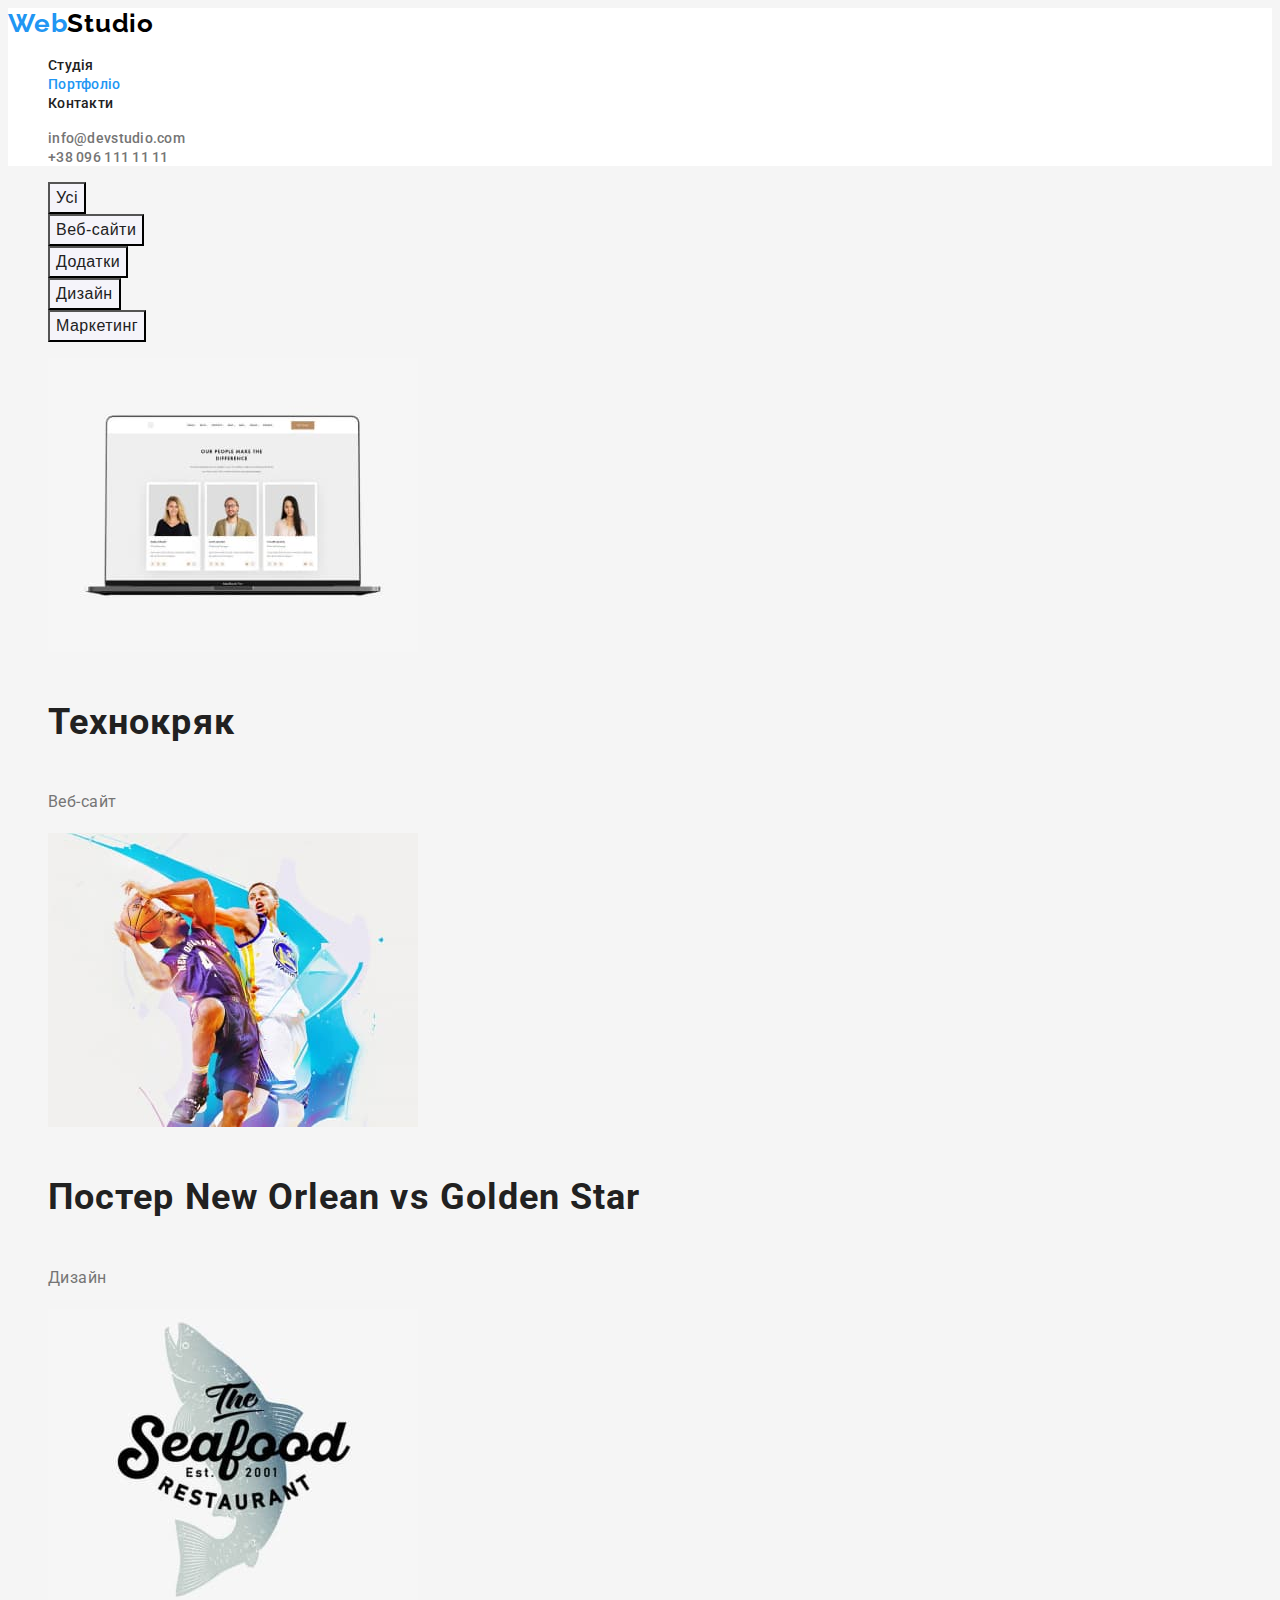
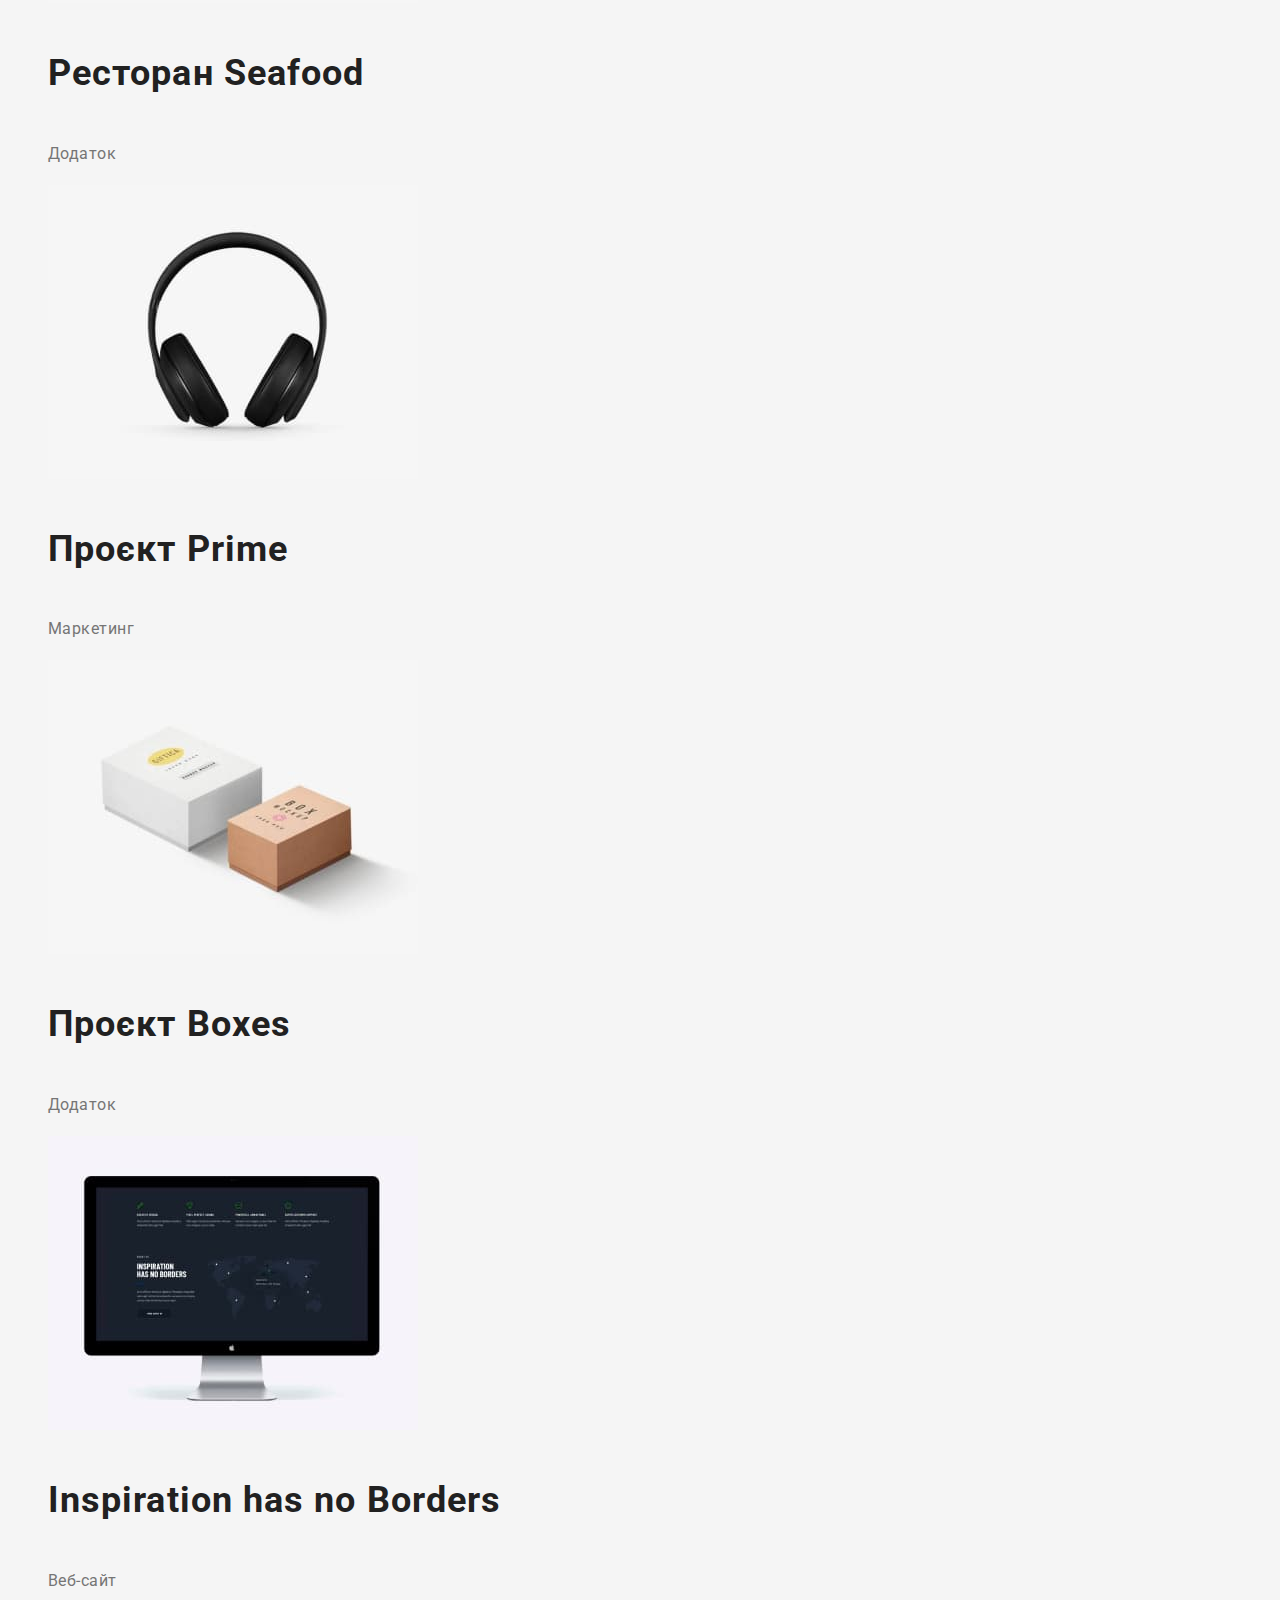
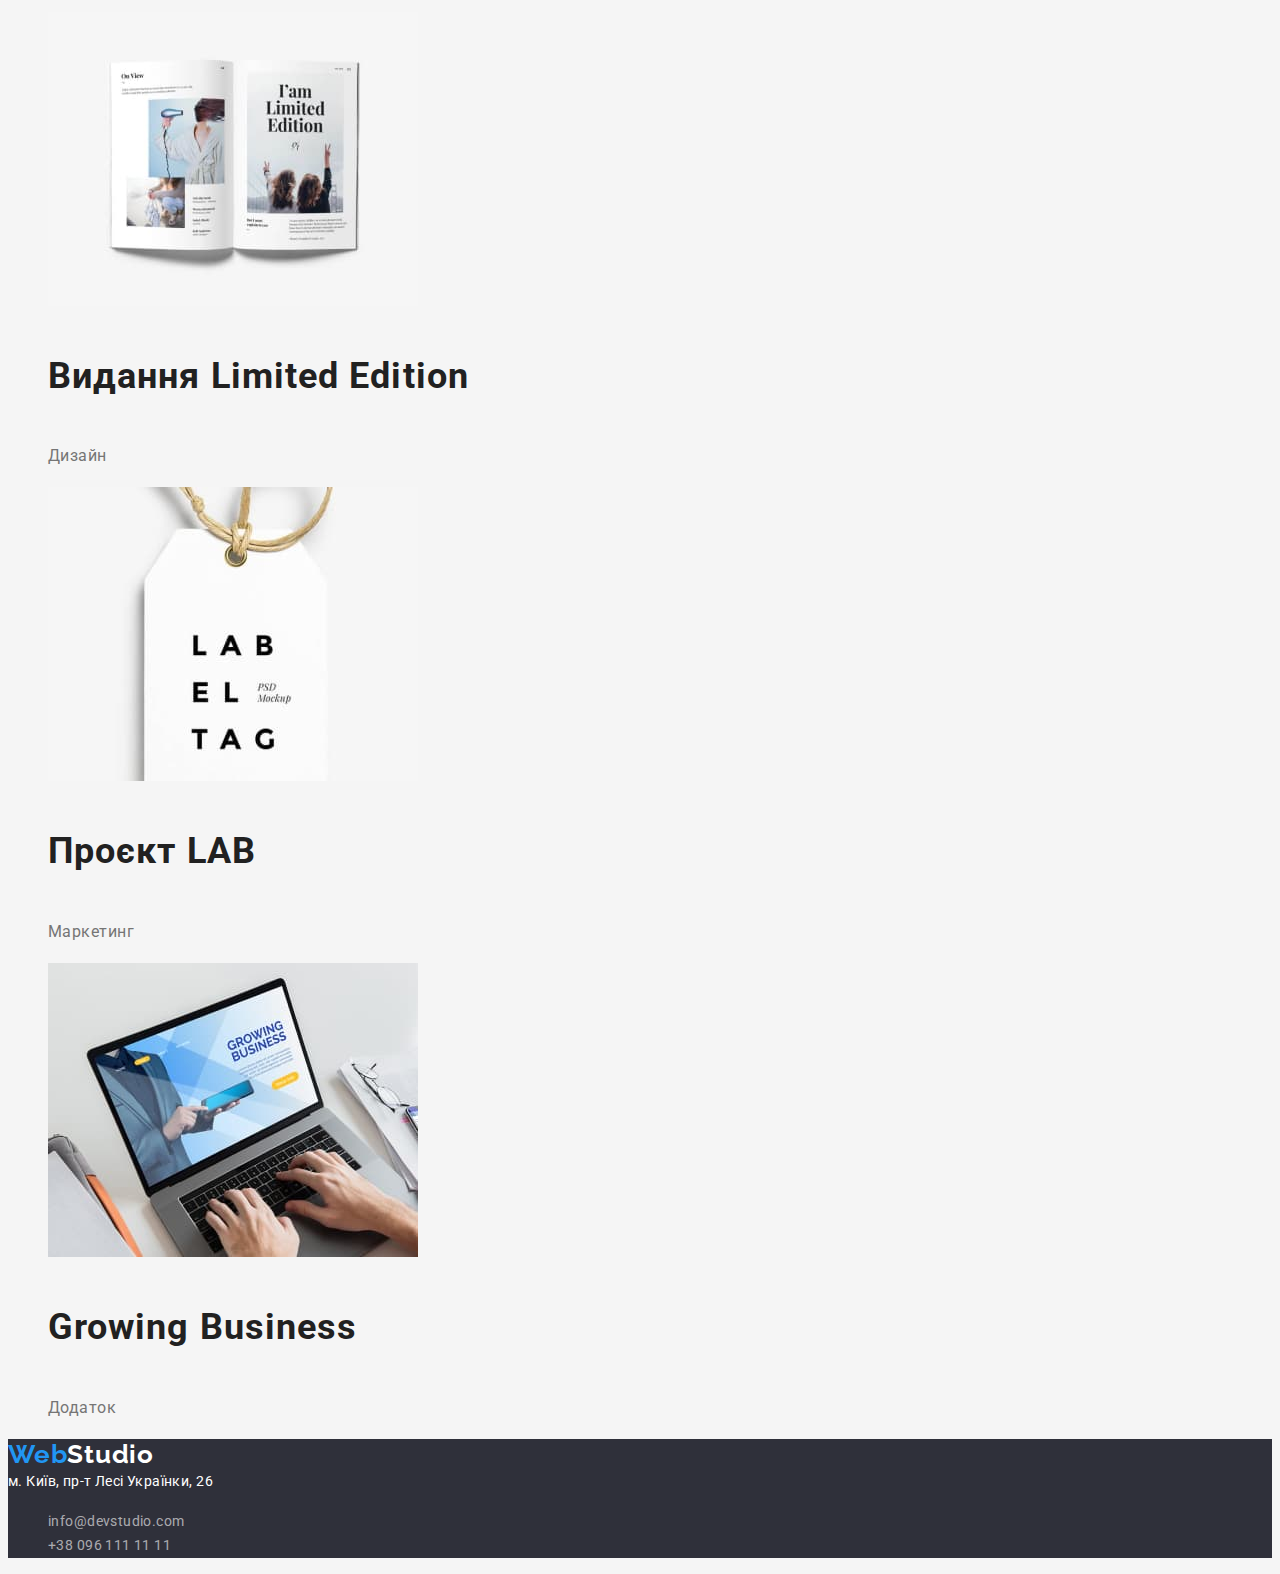
==== portfolio.html @ ac267e8e "клонує попередній репозиторій" ====
<!DOCTYPE html>
<html lang="uk">
  <head>
    <meta charset="UTF-8" />
    <meta http-equiv="X-UA-Compatible" content="IE=edge" />
    <meta name="viewport" content="width=device-width, initial-scale=1.0" />
    <link
      href="https://fonts.googleapis.com/css2?family=Raleway:wght@700&family=Roboto:wght@400;500;700;900&display=swap"
      rel="stylesheet"
    />
    <link rel="stylesheet" href="./css/styles.css" />
    <title>Portfolio</title>
  </head>
  <body>
    <!--header-->
    <header class="header">
      <nav class="nav">
        <a class="logo link" href="" lang="en"
          ><span class="logo-web">Web</span>Studio</a
        >
        <ul class="list-nav lists">
          <li>
            <a class="link-nav link" href="./index.html">Студія</a>
          </li>
          <li>
            <a class="link-nav link current" href="./portfolio.html"
              >Портфоліо</a
            >
          </li>
          <li><a class="link-nav link" href="">Контакти</a></li>
        </ul>
      </nav>
      <ul class="list-contact lists">
        <li>
          <a
            class="mail link"
            href="mailto:info@devstudio.com"
            target="_blank"
            rel="noopener nofollow noreferrer"
            >info@devstudio.com</a
          >
        </li>
        <li>
          <a class="phone link" href="tel:+380961111111">+38 096 111 11 11</a>
        </li>
      </ul>
    </header>
    <!-- main -->
    <main>
      <section>
        <h1 class="portfolio">Портфоліо</h1>
        <ul class="lists">
          <li><button class="btn" type="button">Усі</button></li>
          <li><button class="btn" type="button">Веб-сайти</button></li>
          <li><button class="btn" type="button">Додатки</button></li>
          <li><button class="btn" type="button">Дизайн</button></li>
          <li><button class="btn" type="button">Маркетинг</button></li>
        </ul>
        <ul class="lists">
          <li>
            <img
              src="./imeges/portfolio/technocrat.jpg"
              alt="ноутбук із зображенням веб сторінки"
              width="370"
              height="294"
            />
            <h2 class="title-portfolio">Технокряк</h2>
            <p class="text-portfolio">Веб-сайт</p>
          </li>
          <li>
            <img
              src="./imeges/portfolio/new-orlean.jpg"
              alt="два баскетболісти борються за м'яч"
              width="370"
              height="294"
            />
            <h2 class="title-portfolio">Постер New Orlean vs Golden Star</h2>
            <p class="text-portfolio">Дизайн</p>
          </li>
          <li>
            <img
              src="./imeges/portfolio/seafood.jpg"
              alt="логотип ресторану Seafood"
              width="370"
              height="294"
            />
            <h2 class="title-portfolio">Ресторан Seafood</h2>
            <p class="text-portfolio">Додаток</p>
          </li>
          <li>
            <img
              src="./imeges/portfolio/prime.jpg"
              alt="навушники"
              width="370"
              height="294"
            />

            <h2 class="title-portfolio">Проєкт Prime</h2>
            <p class="text-portfolio">Маркетинг</p>
          </li>
          <li>
            <img
              src="./imeges/portfolio/boxes.jpg"
              alt="дві коробки"
              width="370"
              height="294"
            />
            <h2 class="title-portfolio">Проєкт Boxes</h2>
            <p class="text-portfolio">Додаток</p>
          </li>
          <li>
            <img
              src="./imeges/portfolio/inspiration-has-no-borders.jpg"
              alt="монітор"
              width="370"
              height="294"
            />
            <h2 class="title-portfolio" lang="uk">
              Inspiration has no Borders
            </h2>
            <p class="text-portfolio">Веб-сайт</p>
          </li>
          <li>
            <img
              src="./imeges/portfolio/limited-edition.jpg"
              alt="відкритий журнал"
              width="370"
              height="294"
            />
            <h2 class="title-portfolio">Видання Limited Edition</h2>
            <p class="text-portfolio">Дизайн</p>
          </li>
          <li>
            <img
              src="./imeges/portfolio/project-lab.jpg"
              alt="ярлик з текстом"
              width="370"
              height="294"
            />
            <h2 class="title-portfolio">Проєкт LAB</h2>
            <p class="text-portfolio">Маркетинг</p>
          </li>
          <li>
            <img
              src="./imeges/portfolio/growing-business.jpg"
              alt="відкритий ноутбук за яким працює людина"
              width="370"
              height="294"
            />
            <h2 class="title-portfolio">Growing Business</h2>
            <p class="text-portfolio">Додаток</p>
          </li>
        </ul>
      </section>
    </main>
    <!-- footer -->
    <footer class="footer">
      <a class="logo link" href="" lang="en"
        ><span class="logo-web">Web</span>Studio</a
      >
      <address class="address">
        <a
          class="link location"
          href="https://goo.gl/maps/bbRMfLM2c8ig8F1x9"
          target="_blank"
          rel="noopener nofollow noreferrer"
          >м. Київ, пр-т Лесі Українки, 26</a
        >
        <ul class="lists">
          <li>
            <a
              class="link mail-footer"
              href="mailto:info@devstudio.com"
              target="_blank"
              rel="noopener nofollow noreferrer"
              >info@devstudio.com</a
            >
          </li>
          <li>
            <a class="link phone-footer" href="tel:+380961111111"
              >+38 096 111 11 11</a
            >
          </li>
        </ul>
      </address>
    </footer>
  </body>
</html>
---- css/styles.css ----
:root {
  --primary-text-color: #212121;
  --secondary-text-color: #757575;
  --accent-color: #2196f3;
  --background-color-body: #f5f5f5;
  --background-color-section: #f5f4fa;
  --color-text-hero: #ffffff;
}

body {
  font-family: "Roboto", sans-serif;
  background-color: var(--background-color-body);
  color: var(--title-text-color);
}

.lists {
  list-style: none;
}

/* Header */
.header {
  background-color: var(--color-text-hero);
}

/* logo */
.link:hover,
.link:focus {
  color: var(--accent-color);
}
.link {
  text-decoration: none;
}
.logo {
  font-family: "Raleway", sans-serif;
  font-weight: 700;
  font-size: 26px;
  line-height: 1.2;
  letter-spacing: 0.03em;
  color: #000000;
}
.logo-web {
  color: var(--accent-color);
}

.link-nav {
  color: var(--primary-text-color);
  font-weight: 500;
  font-size: 14px;
  line-height: 1.14;
  letter-spacing: 0.02em;
}

.list-nav .link-nav.current {
  color: var(--accent-color);
}

.mail,
.phone {
  color: var(--secondary-text-color);
  font-weight: 500;
  font-size: 14px;
  line-height: 1.14;
  letter-spacing: 0.02em;
}

/* Hero section*/
.hero {
  background-color: #2f303a;
}
.title-hero {
  color: var(--color-text-hero);
  font-weight: 900;
  font-size: 44px;
  line-height: 1.36;
  text-align: center;
  letter-spacing: 0.06em;
  text-transform: uppercase;
}

.button {
  font-family: inherit;
  color: var(--color-text-hero);
  background-color: var(--accent-color);
  font-weight: 700;
  font-size: 16px;
  line-height: 1.8;
  letter-spacing: 0.06em;
  cursor: pointer;
}

.button:hover,
.button:focus {
  background-color: #188ce8;
  box-shadow: 0px 4px 4px rgba(0, 0, 0, 0.15);
}

/* priority section */

.headline {
  display: none;
}

.title-priority {
  font-weight: 700;
  font-size: 14px;
  line-height: 1.14;
  letter-spacing: 0.03em;
  text-transform: uppercase;
  color: var(--primary-text-color);
}

.text-priority {
  font-size: 14px;
  line-height: 1.7;
  letter-spacing: 0.03em;
  color: var(--secondary-text-color);
}

/* section work */

.title-work,
.title-team {
  color: var(--primary-text-color);
  font-weight: 700;
  font-size: 36px;
  line-height: 1.16;
  text-align: center;
  letter-spacing: 0.03em;
}

.team {
  background-color: var(--background-color-section);
}

.workers-title {
  font-weight: 500;
  font-size: 16px;
  line-height: 1.18;
  letter-spacing: 0.03em;
}

.text-job {
  line-height: 1.18px;
  letter-spacing: 0.03em;
}

/* footer */
.footer {
  background-color: #2f303a;
}
.footer .logo {
  color: var(--color-text-hero);
}

.footer .logo:hover,
.footer .logo:focus {
  color: var(--accent-color);
}

.address {
  font-style: normal;
}
.location {
  font-size: 14px;
  line-height: 1.71;
  letter-spacing: 0.03em;
  color: var(--color-text-hero);
}

.mail-footer,
.phone-footer {
  font-size: 14px;
  line-height: 1.71;
  letter-spacing: 0.03em;
  color: rgba(255, 255, 255, 0.6);
}

/* Page portfolio */

.portfolio {
  display: none;
}

.btn {
  background-color: var(--background-color-section);
  font-size: 16px;
  line-height: 1.62;
  letter-spacing: 0.03em;
  color: var(--primary-text-color);
  cursor: pointer;
}

.btn:hover,
.btn:focus {
  color: var(--color-text-hero);
  background: #2196f3;
  box-shadow: 0px 3px 1px rgba(0, 0, 0, 0.1), 0px 1px 2px rgba(0, 0, 0, 0.08),
    0px 2px 2px rgba(0, 0, 0, 0.12);
}

.title-portfolio {
  font-size: 36px;
  line-height: 2;
  letter-spacing: 0.03em;
  color: var(--primary-text-color);
}

.text-portfolio {
  line-height: 1.87;
  letter-spacing: 0.03em;
  color: var(--secondary-text-color);
}
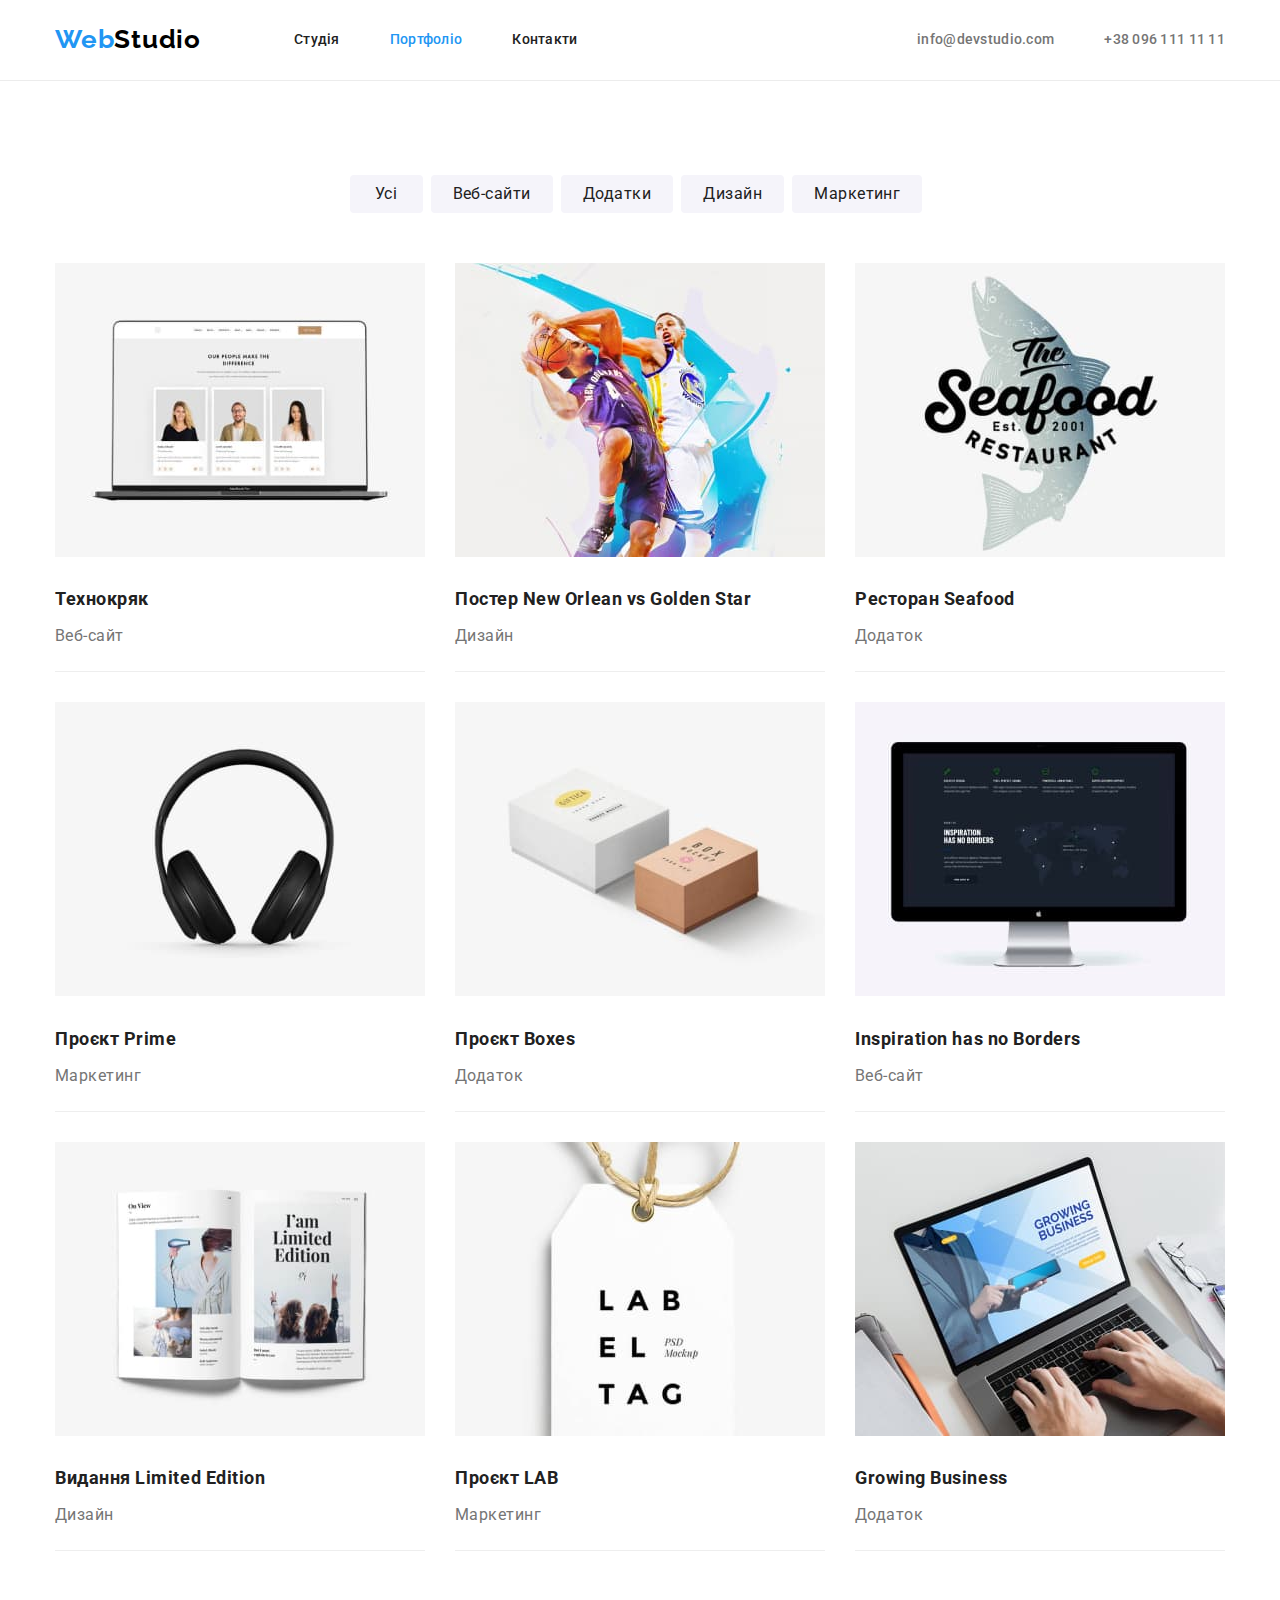
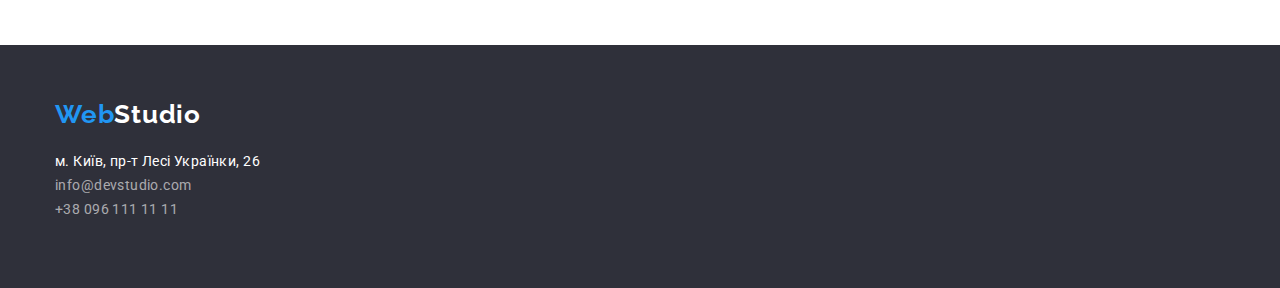
==== commit e4f28ead: "додає геометрію елементам" ====
--- a/portfolio.html
+++ b/portfolio.html
@@ -8,154 +8,183 @@
       href="https://fonts.googleapis.com/css2?family=Raleway:wght@700&family=Roboto:wght@400;500;700;900&display=swap"
       rel="stylesheet"
     />
+    <link
+      rel="stylesheet"
+      href="https://cdnjs.cloudflare.com/ajax/libs/modern-normalize/1.0.0/modern-normalize.min.css"
+    />
     <link rel="stylesheet" href="./css/styles.css" />
     <title>Portfolio</title>
   </head>
   <body>
     <!--header-->
-    <header class="header">
-      <nav class="nav">
-        <a class="logo link" href="" lang="en"
-          ><span class="logo-web">Web</span>Studio</a
-        >
-        <ul class="list-nav lists">
-          <li>
-            <a class="link-nav link" href="./index.html">Студія</a>
-          </li>
-          <li>
-            <a class="link-nav link current" href="./portfolio.html"
-              >Портфоліо</a
+    <header class="main-header">
+      <div class="container header">
+        <nav class="nav">
+          <a class="logo link" href="" lang="en"
+            ><span class="logo-web">Web</span>Studio</a
+          >
+          <ul class="list-nav lists">
+            <li class="item-nav">
+              <a class="link-nav link" href="./index.html">Студія</a>
+            </li>
+            <li class="item-nav">
+              <a class="link-nav link current" href="./portfolio.html"
+                >Портфоліо</a
+              >
+            </li>
+            <li class="item-nav">
+              <a class="link-nav link" href="">Контакти</a>
+            </li>
+          </ul>
+        </nav>
+        <ul class="list-contact lists">
+          <li class="item-contact">
+            <a
+              class="mail link"
+              href="mailto:info@devstudio.com"
+              target="_blank"
+              rel="noopener nofollow noreferrer"
+              >info@devstudio.com</a
             >
           </li>
-          <li><a class="link-nav link" href="">Контакти</a></li>
+          <li class="item-contact">
+            <a class="phone link" href="tel:+380961111111">+38 096 111 11 11</a>
+          </li>
         </ul>
-      </nav>
-      <ul class="list-contact lists">
-        <li>
-          <a
-            class="mail link"
-            href="mailto:info@devstudio.com"
-            target="_blank"
-            rel="noopener nofollow noreferrer"
-            >info@devstudio.com</a
-          >
-        </li>
-        <li>
-          <a class="phone link" href="tel:+380961111111">+38 096 111 11 11</a>
-        </li>
-      </ul>
+      </div>
     </header>
     <!-- main -->
-    <main>
-      <section>
+    <main >
+      <section class="section">
+        <div class="container">
         <h1 class="portfolio">Портфоліо</h1>
-        <ul class="lists">
+        <ul class="lists list-btn">
           <li><button class="btn" type="button">Усі</button></li>
           <li><button class="btn" type="button">Веб-сайти</button></li>
           <li><button class="btn" type="button">Додатки</button></li>
           <li><button class="btn" type="button">Дизайн</button></li>
           <li><button class="btn" type="button">Маркетинг</button></li>
         </ul>
-        <ul class="lists">
-          <li>
-            <img
-              src="./imeges/portfolio/technocrat.jpg"
-              alt="ноутбук із зображенням веб сторінки"
-              width="370"
-              height="294"
-            />
-            <h2 class="title-portfolio">Технокряк</h2>
-            <p class="text-portfolio">Веб-сайт</p>
-          </li>
-          <li>
-            <img
-              src="./imeges/portfolio/new-orlean.jpg"
-              alt="два баскетболісти борються за м'яч"
-              width="370"
-              height="294"
-            />
-            <h2 class="title-portfolio">Постер New Orlean vs Golden Star</h2>
-            <p class="text-portfolio">Дизайн</p>
-          </li>
-          <li>
-            <img
-              src="./imeges/portfolio/seafood.jpg"
-              alt="логотип ресторану Seafood"
-              width="370"
-              height="294"
-            />
-            <h2 class="title-portfolio">Ресторан Seafood</h2>
-            <p class="text-portfolio">Додаток</p>
-          </li>
-          <li>
-            <img
-              src="./imeges/portfolio/prime.jpg"
-              alt="навушники"
-              width="370"
-              height="294"
-            />
+        <ul class="lists list-image">
+          <li class="item-image">
+            <a class="link" href=""
+              ><img
+                src="./imeges/portfolio/technocrat.jpg"
+                alt="ноутбук із зображенням веб сторінки"
+                width="370"
+                height="294"
+              />
+              <h2 class="title-portfolio">Технокряк</h2>
+              <p class="text-portfolio">Веб-сайт</p>
+            </a>
+          </li>
+          <li class="item-image">
+            <a class="link" href=""
+              ><img
+                src="./imeges/portfolio/new-orlean.jpg"
+                alt="два баскетболісти борються за м'яч"
+                width="370"
+                height="294"
+              />
+              <h2 class="title-portfolio">Постер New Orlean vs Golden Star</h2>
+              <p class="text-portfolio">Дизайн</p>
+            </a>
+          </li>
+          <li class="item-image">
+            <a class="link" href=""
+              ><img
+                src="./imeges/portfolio/seafood.jpg"
+                alt="логотип ресторану Seafood"
+                width="370"
+                height="294"
+              />
+              <h2 class="title-portfolio">Ресторан Seafood</h2>
+              <p class="text-portfolio">Додаток</p>
+            </a>
+          </li>
+          <li class="item-image">
+            <a class="link" href=""
+              ><img
+                src="./imeges/portfolio/prime.jpg"
+                alt="навушники"
+                width="370"
+                height="294"
+              />
 
-            <h2 class="title-portfolio">Проєкт Prime</h2>
-            <p class="text-portfolio">Маркетинг</p>
-          </li>
-          <li>
-            <img
-              src="./imeges/portfolio/boxes.jpg"
-              alt="дві коробки"
-              width="370"
-              height="294"
-            />
-            <h2 class="title-portfolio">Проєкт Boxes</h2>
-            <p class="text-portfolio">Додаток</p>
-          </li>
-          <li>
-            <img
-              src="./imeges/portfolio/inspiration-has-no-borders.jpg"
-              alt="монітор"
-              width="370"
-              height="294"
-            />
-            <h2 class="title-portfolio" lang="uk">
-              Inspiration has no Borders
-            </h2>
-            <p class="text-portfolio">Веб-сайт</p>
-          </li>
-          <li>
-            <img
-              src="./imeges/portfolio/limited-edition.jpg"
-              alt="відкритий журнал"
-              width="370"
-              height="294"
-            />
-            <h2 class="title-portfolio">Видання Limited Edition</h2>
-            <p class="text-portfolio">Дизайн</p>
-          </li>
-          <li>
-            <img
-              src="./imeges/portfolio/project-lab.jpg"
-              alt="ярлик з текстом"
-              width="370"
-              height="294"
-            />
-            <h2 class="title-portfolio">Проєкт LAB</h2>
-            <p class="text-portfolio">Маркетинг</p>
-          </li>
-          <li>
-            <img
-              src="./imeges/portfolio/growing-business.jpg"
-              alt="відкритий ноутбук за яким працює людина"
-              width="370"
-              height="294"
-            />
-            <h2 class="title-portfolio">Growing Business</h2>
-            <p class="text-portfolio">Додаток</p>
+              <h2 class="title-portfolio">Проєкт Prime</h2>
+              <p class="text-portfolio">Маркетинг</p>
+            </a>
+          </li>
+          <li class="item-image">
+            <a class="link" href=""
+              ><img
+                src="./imeges/portfolio/boxes.jpg"
+                alt="дві коробки"
+                width="370"
+                height="294"
+              />
+              <h2 class="title-portfolio">Проєкт Boxes</h2>
+              <p class="text-portfolio">Додаток</p>
+            </a>
+          </li>
+          <li class="item-image">
+            <a class="link" href=""
+              ><img
+                src="./imeges/portfolio/inspiration-has-no-borders.jpg"
+                alt="монітор"
+                width="370"
+                height="294"
+              />
+              <h2 class="title-portfolio" lang="uk">
+                Inspiration has no Borders
+              </h2>
+              <p class="text-portfolio">Веб-сайт</p>
+            </a>
+          </li>
+          <li class="item-image">
+            <a class="link" href=""
+              ><img
+                src="./imeges/portfolio/limited-edition.jpg"
+                alt="відкритий журнал"
+                width="370"
+                height="294"
+              />
+              <h2 class="title-portfolio">Видання Limited Edition</h2>
+              <p class="text-portfolio">Дизайн</p>
+            </a>
+          </li>
+          <li class="item-image">
+            <a class="link" href=""
+              ><img
+                src="./imeges/portfolio/project-lab.jpg"
+                alt="ярлик з текстом"
+                width="370"
+                height="294"
+              />
+              <h2 class="title-portfolio">Проєкт LAB</h2>
+              <p class="text-portfolio">Маркетинг</p>
+            </a>
+          </li>
+          <li class="item-image">
+            <a class="link" href=""
+              ><img
+                src="./imeges/portfolio/growing-business.jpg"
+                alt="відкритий ноутбук за яким працює людина"
+                width="370"
+                height="294"
+              />
+              <h2 class="title-portfolio">Growing Business</h2>
+              <p class="text-portfolio">Додаток</p>
+            </a>
           </li>
         </ul>
+        </div>
       </section>
     </main>
     <!-- footer -->
     <footer class="footer">
-      <a class="logo link" href="" lang="en"
+      <div class="container">
+        <a class="logo link" href="" lang="en"
         ><span class="logo-web">Web</span>Studio</a
       >
       <address class="address">
@@ -166,7 +195,7 @@
           rel="noopener nofollow noreferrer"
           >м. Київ, пр-т Лесі Українки, 26</a
         >
-        <ul class="lists">
+        <ul class="list-footer lists">
           <li>
             <a
               class="link mail-footer"
@@ -181,7 +210,8 @@
               >+38 096 111 11 11</a
             >
           </li>
-        </ul>
+        </ul></div>
+      
       </address>
     </footer>
   </body>
--- a/css/styles.css
+++ b/css/styles.css
@@ -2,34 +2,68 @@
   --primary-text-color: #212121;
   --secondary-text-color: #757575;
   --accent-color: #2196f3;
-  --background-color-body: #f5f5f5;
   --background-color-section: #f5f4fa;
   --color-text-hero: #ffffff;
 }
 
 body {
   font-family: "Roboto", sans-serif;
-  background-color: var(--background-color-body);
   color: var(--title-text-color);
+}
+
+h1,
+h2,
+h3,
+ul,
+p {
+  margin: 0;
+  padding: 0;
 }
 
 .lists {
   list-style: none;
 }
 
-/* Header */
-.header {
-  background-color: var(--color-text-hero);
-}
-
-/* logo */
 .link:hover,
 .link:focus {
   color: var(--accent-color);
 }
+
 .link {
   text-decoration: none;
 }
+
+.container {
+  width: 1200px;
+  margin-left: auto;
+  margin-right: auto;
+  padding-left: 15px;
+  padding-right: 15px;
+}
+
+.section {
+  padding-top: 94px;
+  padding-bottom: 94px;
+}
+
+/* Header */
+.main-header {
+  background-color: var(--color-text-hero);
+  border-bottom: 1px solid #ececec;
+}
+
+.nav,
+.container.header {
+  display: flex;
+  align-items: center;
+}
+
+.container.header {
+  padding-top: 24px;
+  padding-bottom: 25px;
+}
+
+/* logo */
 .logo {
   font-family: "Raleway", sans-serif;
   font-weight: 700;
@@ -38,8 +72,13 @@
   letter-spacing: 0.03em;
   color: #000000;
 }
-.logo-web {
+
+.logo.link .logo-web {
   color: var(--accent-color);
+}
+
+.list-nav {
+  margin-left: 93px;
 }
 
 .link-nav {
@@ -48,10 +87,33 @@
   font-size: 14px;
   line-height: 1.14;
   letter-spacing: 0.02em;
+  padding-top: 32px;
+  padding-bottom: 32px;
 }
 
 .list-nav .link-nav.current {
   color: var(--accent-color);
+}
+
+.item-nav {
+  margin-right: 50px;
+}
+
+.list-nav .item-nav:last-child {
+  margin-right: 0;
+}
+
+.list-contact {
+  margin-left: auto;
+}
+
+.list-nav,
+.list-contact {
+  display: inline-flex;
+}
+
+.item-contact + .item-contact {
+  margin-left: 50px;
 }
 
 .mail,
@@ -61,12 +123,19 @@
   font-size: 14px;
   line-height: 1.14;
   letter-spacing: 0.02em;
+  padding-top: 32px;
+  padding-bottom: 32px;
 }
 
 /* Hero section*/
 .hero {
   background-color: #2f303a;
-}
+  left: 0px;
+  top: 80px;
+  padding-top: 200px;
+  padding-bottom: 200px;
+}
+
 .title-hero {
   color: var(--color-text-hero);
   font-weight: 900;
@@ -83,9 +152,17 @@
   background-color: var(--accent-color);
   font-weight: 700;
   font-size: 16px;
-  line-height: 1.8;
+  line-height: 1.87;
   letter-spacing: 0.06em;
   cursor: pointer;
+  padding: 10px 32px;
+  min-width: 214px;
+  margin-left: auto;
+  margin-right: auto;
+  display: flex;
+  margin-top: 30px;
+  border-radius: 4px;
+  border: 0px;
 }
 
 .button:hover,
@@ -100,6 +177,19 @@
   display: none;
 }
 
+.list-priority {
+  display: inline-flex;
+}
+
+.item-priority {
+  min-width: 270px;
+  margin-right: 30px;
+}
+
+.list-priority .item-priority:last-child {
+  margin-right: 0;
+}
+
 .title-priority {
   font-weight: 700;
   font-size: 14px;
@@ -117,6 +207,22 @@
 }
 
 /* section work */
+
+.work-list {
+  display: inline-flex;
+}
+
+.title-work {
+  padding-bottom: 50px;
+}
+
+.item-work-list {
+  margin-right: 30px;
+}
+
+.work-list .item-work-list:last-child {
+  margin-right: 0;
+}
 
 .title-work,
 .title-team {
@@ -128,27 +234,50 @@
   letter-spacing: 0.03em;
 }
 
+/* section team */
+
 .team {
   background-color: var(--background-color-section);
 }
 
+.team-list {
+  display: inline-flex;
+}
+
+.item-team-list {
+  margin-right: 30px;
+}
+
+.team-list .item-team-list:last-child {
+  margin-right: 0;
+}
+
 .workers-title {
+  color: var(--primary-text-color);
   font-weight: 500;
   font-size: 16px;
   line-height: 1.18;
   letter-spacing: 0.03em;
+  text-align: center;
+  margin-top: 30px;
 }
 
 .text-job {
+  color: var(--secondary-text-color);
   line-height: 1.18px;
   letter-spacing: 0.03em;
+  text-align: center;
+  margin-top: 10px;
 }
 
 /* footer */
 .footer {
   background-color: #2f303a;
-}
-.footer .logo {
+  padding-top: 54px;
+  padding-bottom: 66px;
+}
+
+.footer .logo.link {
   color: var(--color-text-hero);
 }
 
@@ -159,7 +288,9 @@
 
 .address {
   font-style: normal;
-}
+  margin-top: 20px;
+}
+
 .location {
   font-size: 14px;
   line-height: 1.71;
@@ -181,13 +312,25 @@
   display: none;
 }
 
+.list-btn {
+  display: flex;
+  justify-content: center;
+  margin-bottom: 50px;
+}
+
 .btn {
+  font-family: inherit;
   background-color: var(--background-color-section);
   font-size: 16px;
   line-height: 1.62;
   letter-spacing: 0.03em;
   color: var(--primary-text-color);
   cursor: pointer;
+  border: 0;
+  margin-right: 8px;
+  border-radius: 4px;
+  padding: 6px 22px;
+  min-width: 73px;
 }
 
 .btn:hover,
@@ -198,15 +341,28 @@
     0px 2px 2px rgba(0, 0, 0, 0.12);
 }
 
+.list-image {
+  display: flex;
+  flex-wrap: wrap;
+  gap: 30px;
+}
+
+.item-image {
+  border-bottom: 1px solid #eeeeee;
+  padding-bottom: 20px;
+}
+
 .title-portfolio {
-  font-size: 36px;
+  font-size: 18px;
   line-height: 2;
   letter-spacing: 0.03em;
   color: var(--primary-text-color);
+  margin-top: 20px;
 }
 
 .text-portfolio {
   line-height: 1.87;
   letter-spacing: 0.03em;
   color: var(--secondary-text-color);
-}
+  margin-top: 4px;
+}
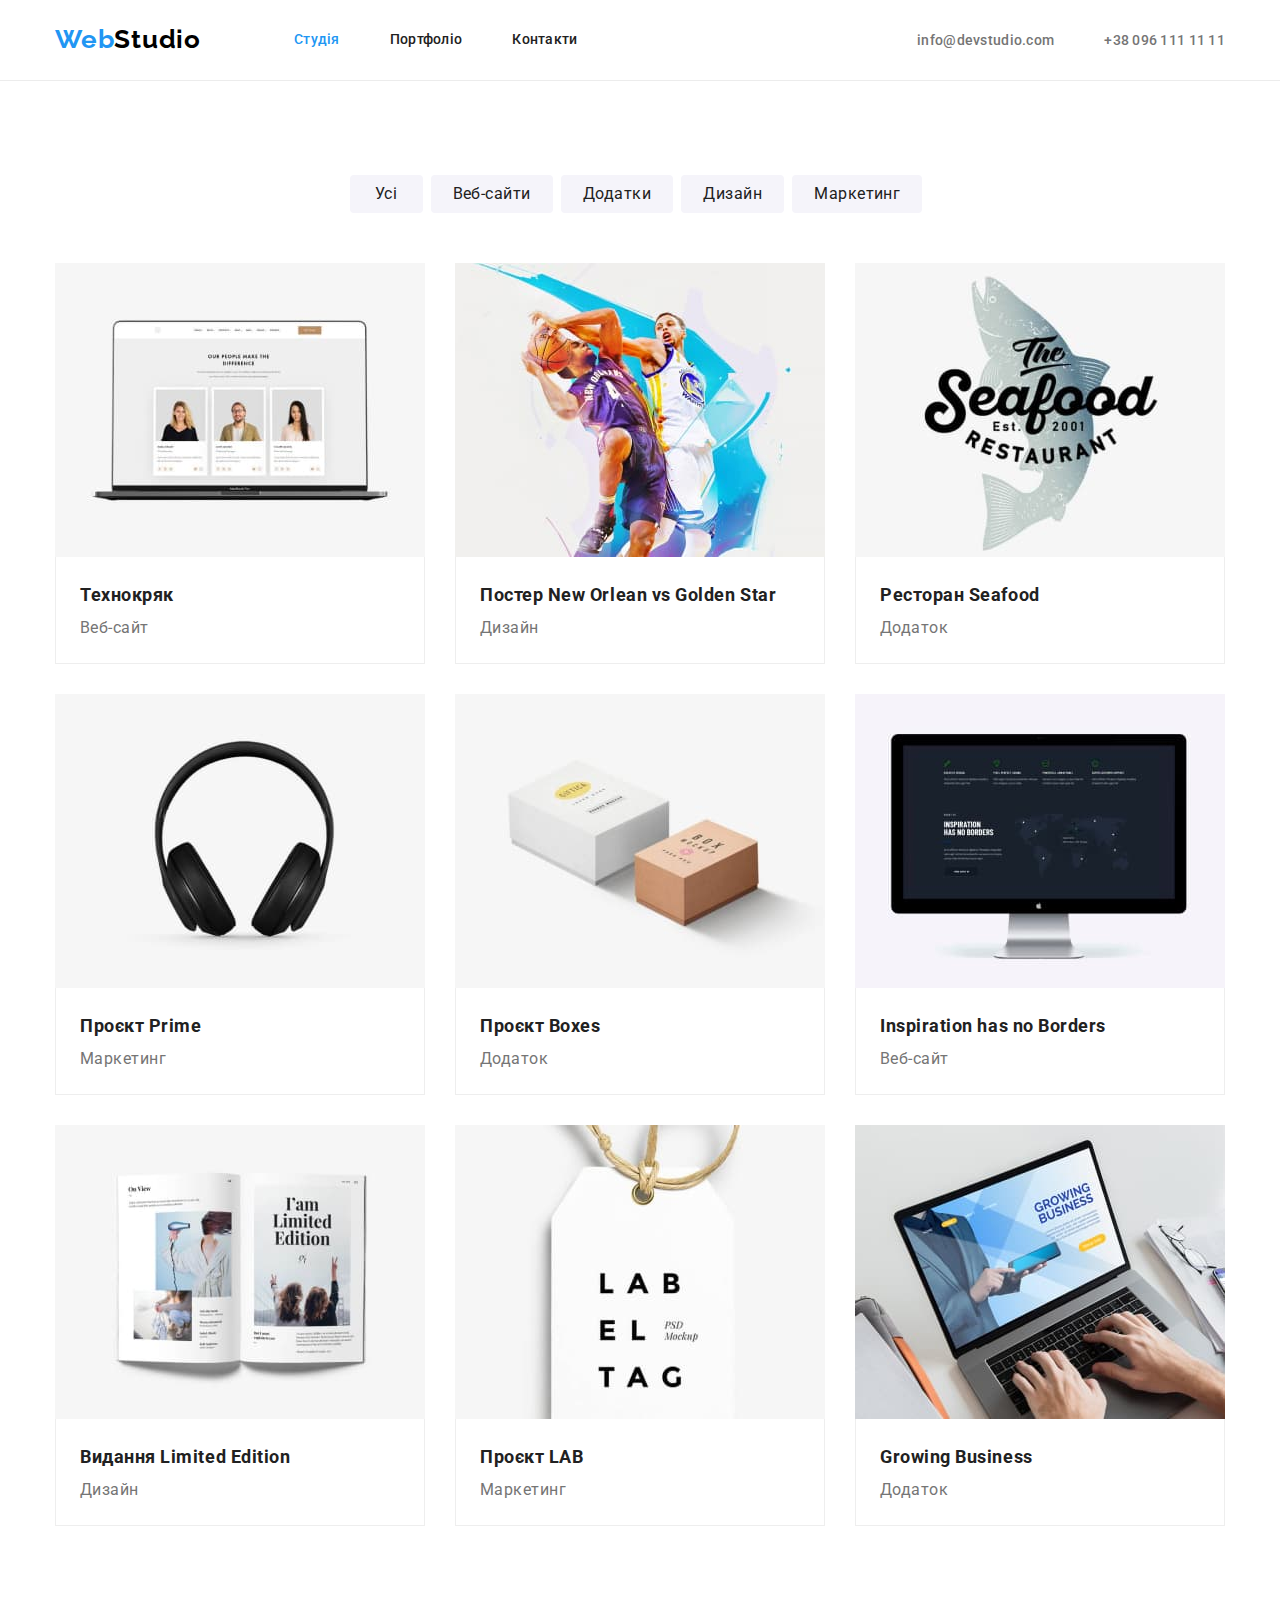
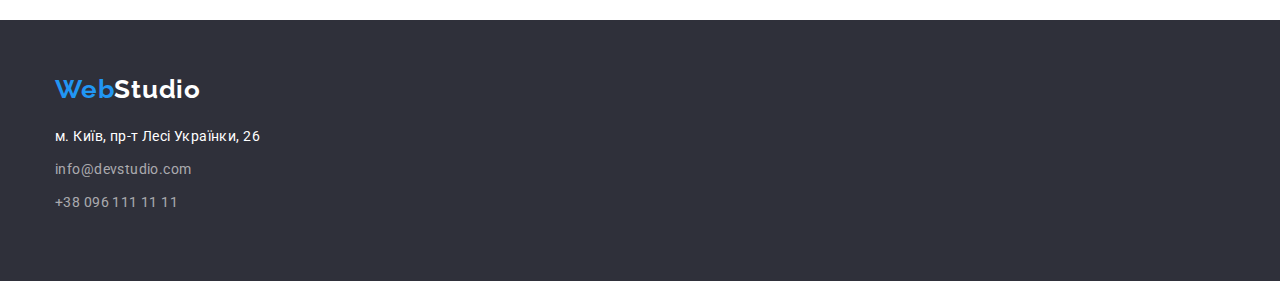
==== commit 1edfef8f: "вносить зміни" ====
--- a/portfolio.html
+++ b/portfolio.html
@@ -25,12 +25,10 @@
           >
           <ul class="list-nav lists">
             <li class="item-nav">
-              <a class="link-nav link" href="./index.html">Студія</a>
+              <a class="link-nav link current" href="./index.html">Студія</a>
             </li>
             <li class="item-nav">
-              <a class="link-nav link current" href="./portfolio.html"
-                >Портфоліо</a
-              >
+              <a class="link-nav link" href="./portfolio.html">Портфоліо</a>
             </li>
             <li class="item-nav">
               <a class="link-nav link" href="">Контакти</a>
@@ -59,11 +57,11 @@
         <div class="container">
         <h1 class="portfolio">Портфоліо</h1>
         <ul class="lists list-btn">
-          <li><button class="btn" type="button">Усі</button></li>
-          <li><button class="btn" type="button">Веб-сайти</button></li>
-          <li><button class="btn" type="button">Додатки</button></li>
-          <li><button class="btn" type="button">Дизайн</button></li>
-          <li><button class="btn" type="button">Маркетинг</button></li>
+          <li class="item-btn"><button class="btn" type="button">Усі</button></li>
+          <li class="item-btn"><button class="btn" type="button">Веб-сайти</button></li>
+          <li class="item-btn"><button class="btn" type="button">Додатки</button></li>
+          <li class="item-btn"><button class="btn" type="button">Дизайн</button></li>
+          <li class="item-btn"><button class="btn" type="button">Маркетинг</button></li>
         </ul>
         <ul class="lists list-image">
           <li class="item-image">
@@ -74,8 +72,10 @@
                 width="370"
                 height="294"
               />
-              <h2 class="title-portfolio">Технокряк</h2>
-              <p class="text-portfolio">Веб-сайт</p>
+              <div class="title-text">
+                <h2 class="title-portfolio">Технокряк</h2>
+                <p class="text-portfolio">Веб-сайт</p>
+              </div>
             </a>
           </li>
           <li class="item-image">
@@ -86,8 +86,10 @@
                 width="370"
                 height="294"
               />
-              <h2 class="title-portfolio">Постер New Orlean vs Golden Star</h2>
-              <p class="text-portfolio">Дизайн</p>
+              <div class="title-text">
+                <h2 class="title-portfolio">Постер New Orlean vs Golden Star</h2>
+                <p class="text-portfolio">Дизайн</p>
+              </div>
             </a>
           </li>
           <li class="item-image">
@@ -98,8 +100,10 @@
                 width="370"
                 height="294"
               />
-              <h2 class="title-portfolio">Ресторан Seafood</h2>
-              <p class="text-portfolio">Додаток</p>
+              <div class="title-text">
+                <h2 class="title-portfolio">Ресторан Seafood</h2>
+                <p class="text-portfolio">Додаток</p>
+              </div>
             </a>
           </li>
           <li class="item-image">
@@ -110,9 +114,10 @@
                 width="370"
                 height="294"
               />
-
-              <h2 class="title-portfolio">Проєкт Prime</h2>
-              <p class="text-portfolio">Маркетинг</p>
+              <div class="title-text">
+                <h2 class="title-portfolio">Проєкт Prime</h2>
+                <p class="text-portfolio">Маркетинг</p>
+              </div>
             </a>
           </li>
           <li class="item-image">
@@ -123,8 +128,10 @@
                 width="370"
                 height="294"
               />
-              <h2 class="title-portfolio">Проєкт Boxes</h2>
-              <p class="text-portfolio">Додаток</p>
+              <div class="title-text">
+                <h2 class="title-portfolio">Проєкт Boxes</h2>
+                <p class="text-portfolio">Додаток</p>
+              </div>
             </a>
           </li>
           <li class="item-image">
@@ -135,10 +142,12 @@
                 width="370"
                 height="294"
               />
-              <h2 class="title-portfolio" lang="uk">
+              <div class="title-text">
+                <h2 class="title-portfolio" lang="uk">
                 Inspiration has no Borders
-              </h2>
-              <p class="text-portfolio">Веб-сайт</p>
+                </h2>
+                <p class="text-portfolio">Веб-сайт</p>
+              </div>
             </a>
           </li>
           <li class="item-image">
@@ -149,8 +158,10 @@
                 width="370"
                 height="294"
               />
-              <h2 class="title-portfolio">Видання Limited Edition</h2>
-              <p class="text-portfolio">Дизайн</p>
+              <div class="title-text">
+                <h2 class="title-portfolio">Видання Limited Edition</h2>
+                <p class="text-portfolio">Дизайн</p>
+              </div>
             </a>
           </li>
           <li class="item-image">
@@ -161,8 +172,10 @@
                 width="370"
                 height="294"
               />
-              <h2 class="title-portfolio">Проєкт LAB</h2>
+              <div class="title-text">
+                <h2 class="title-portfolio">Проєкт LAB</h2>
               <p class="text-portfolio">Маркетинг</p>
+              </div>
             </a>
           </li>
           <li class="item-image">
@@ -173,8 +186,10 @@
                 width="370"
                 height="294"
               />
-              <h2 class="title-portfolio">Growing Business</h2>
-              <p class="text-portfolio">Додаток</p>
+              <div class="title-text">
+                <h2 class="title-portfolio">Growing Business</h2>
+                <p class="text-portfolio">Додаток</p>
+              </div>
             </a>
           </li>
         </ul>
@@ -196,7 +211,7 @@
           >м. Київ, пр-т Лесі Українки, 26</a
         >
         <ul class="list-footer lists">
-          <li>
+          <li class="item-mail-footer">
             <a
               class="link mail-footer"
               href="mailto:info@devstudio.com"
--- a/css/styles.css
+++ b/css/styles.css
@@ -20,6 +20,10 @@
   padding: 0;
 }
 
+img {
+  display: block;
+}
+
 .lists {
   list-style: none;
 }
@@ -58,11 +62,6 @@
   align-items: center;
 }
 
-.container.header {
-  padding-top: 24px;
-  padding-bottom: 25px;
-}
-
 /* logo */
 .logo {
   font-family: "Raleway", sans-serif;
@@ -89,6 +88,7 @@
   letter-spacing: 0.02em;
   padding-top: 32px;
   padding-bottom: 32px;
+  display: block;
 }
 
 .list-nav .link-nav.current {
@@ -130,20 +130,21 @@
 /* Hero section*/
 .hero {
   background-color: #2f303a;
-  left: 0px;
-  top: 80px;
   padding-top: 200px;
   padding-bottom: 200px;
 }
 
 .title-hero {
   color: var(--color-text-hero);
+  max-width: 696px;
   font-weight: 900;
   font-size: 44px;
   line-height: 1.36;
   text-align: center;
   letter-spacing: 0.06em;
   text-transform: uppercase;
+  margin-left: auto;
+  margin-right: auto;
 }
 
 .button {
@@ -173,8 +174,21 @@
 
 /* priority section */
 
-.headline {
-  display: none;
+.section-priority {
+  padding-top: 94px;
+}
+
+.visually-hidden {
+  position: absolute;
+  width: 1px;
+  height: 1px;
+  margin: -1px;
+  border: 0;
+  padding: 0;
+  white-space: nowrap;
+  clip-path: inset(100%);
+  clip: rect(0 0 0 0);
+  overflow: hidden;
 }
 
 .list-priority {
@@ -197,6 +211,7 @@
   letter-spacing: 0.03em;
   text-transform: uppercase;
   color: var(--primary-text-color);
+  margin-bottom: 10px;
 }
 
 .text-priority {
@@ -213,7 +228,7 @@
 }
 
 .title-work {
-  padding-bottom: 50px;
+  margin-bottom: 50px;
 }
 
 .item-work-list {
@@ -240,6 +255,10 @@
   background-color: var(--background-color-section);
 }
 
+.title-team {
+  margin-bottom: 50px;
+}
+
 .team-list {
   display: inline-flex;
 }
@@ -250,6 +269,10 @@
 
 .team-list .item-team-list:last-child {
   margin-right: 0;
+}
+
+.container-text {
+  padding: 30px 20px;
 }
 
 .workers-title {
@@ -259,12 +282,11 @@
   line-height: 1.18;
   letter-spacing: 0.03em;
   text-align: center;
-  margin-top: 30px;
 }
 
 .text-job {
   color: var(--secondary-text-color);
-  line-height: 1.18px;
+  line-height: 1.18;
   letter-spacing: 0.03em;
   text-align: center;
   margin-top: 10px;
@@ -296,6 +318,16 @@
   line-height: 1.71;
   letter-spacing: 0.03em;
   color: var(--color-text-hero);
+  margin-bottom: 9px;
+  display: block;
+}
+
+.mail-footer {
+  display: block;
+}
+
+.item-mail-footer {
+  margin-bottom: 9px;
 }
 
 .mail-footer,
@@ -316,6 +348,10 @@
   display: flex;
   justify-content: center;
   margin-bottom: 50px;
+}
+
+.item-btn {
+  margin-right: 8px;
 }
 
 .btn {
@@ -327,7 +363,6 @@
   color: var(--primary-text-color);
   cursor: pointer;
   border: 0;
-  margin-right: 8px;
   border-radius: 4px;
   padding: 6px 22px;
   min-width: 73px;
@@ -347,9 +382,11 @@
   gap: 30px;
 }
 
-.item-image {
+.title-text {
+  padding: 20px 24px;
   border-bottom: 1px solid #eeeeee;
-  padding-bottom: 20px;
+  border-left: 1px solid #eeeeee;
+  border-right: 1px solid #eeeeee;
 }
 
 .title-portfolio {
@@ -357,12 +394,10 @@
   line-height: 2;
   letter-spacing: 0.03em;
   color: var(--primary-text-color);
-  margin-top: 20px;
 }
 
 .text-portfolio {
   line-height: 1.87;
   letter-spacing: 0.03em;
   color: var(--secondary-text-color);
-  margin-top: 4px;
-}
+}
